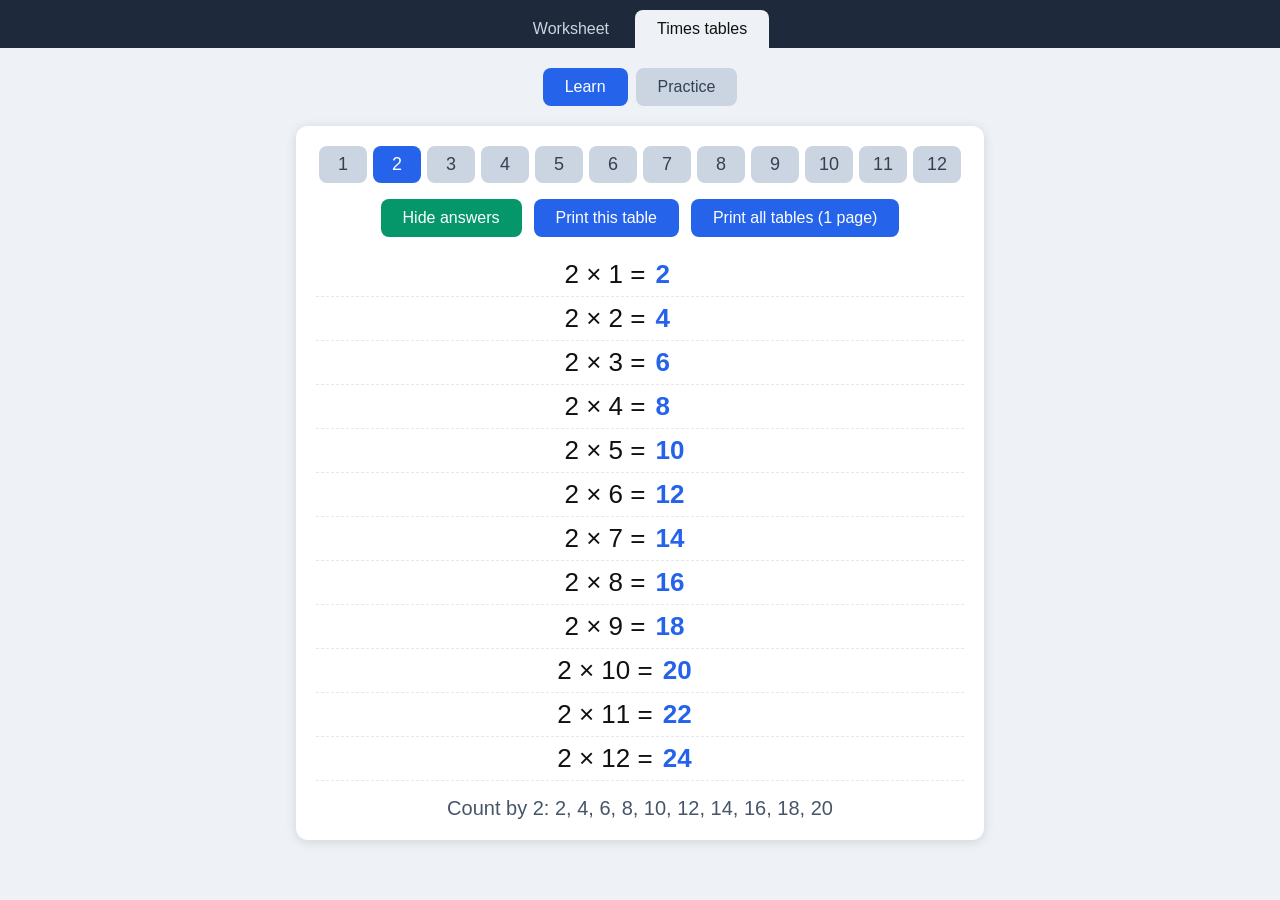
==== times-tables.html @ de1fbecd "Add times table educator with nav, shared styles and printable sheets - Shared style.css and top nav" ====
<!DOCTYPE html>
<html lang="en">
<head>
<meta charset="UTF-8">
<meta name="viewport" content="width=device-width, initial-scale=1">
<title>Times tables</title>
<link rel="stylesheet" href="style.css">
<style>
  main { max-width: 720px; margin: 0 auto; padding: 20px 16px 40px; }
  .tabs { display: flex; gap: 8px; justify-content: center; margin-bottom: 20px; }
  .tabs button, .chips button {
    background: #cbd5e1; color: #334155;
  }
  .tabs button[aria-pressed="true"], .chips button[aria-pressed="true"] {
    background: #2563eb; color: #fff;
  }
  .card {
    background: #fff; border-radius: 12px; padding: 20px;
    box-shadow: 0 2px 12px rgba(0,0,0,.12);
  }
  .chips { display: flex; flex-wrap: wrap; gap: 6px; justify-content: center; margin-bottom: 16px; }
  .chips button { width: 48px; padding: 8px 0; font-size: 18px; }
  .row { display: flex; gap: 12px; justify-content: center; align-items: center; flex-wrap: wrap; margin-bottom: 16px; }

  /* Learn */
  .facts { list-style: none; margin: 0; padding: 0; font-size: 26px; }
  .facts li {
    display: flex; justify-content: center; gap: 10px;
    padding: 6px 0; border-bottom: 1px dashed #e2e8f0;
  }
  .facts .ans { min-width: 60px; text-align: left; font-weight: bold; color: #2563eb; }
  .facts.hidden .ans { visibility: hidden; }
  .skip { text-align: center; margin-top: 16px; font-size: 20px; color: #475569; }

  /* Practice */
  .question { font-size: 56px; text-align: center; margin: 10px 0 20px; }
  .answer-row { display: flex; gap: 10px; justify-content: center; }
  #answer {
    font: inherit; font-size: 36px; width: 140px; text-align: center;
    padding: 6px; border: 2px solid #94a3b8; border-radius: 10px;
  }
  .feedback { min-height: 40px; text-align: center; font-size: 22px; margin-top: 16px; }
  .feedback.ok { color: #059669; }
  .feedback.bad { color: #dc2626; }
  .progress { height: 12px; background: #e2e8f0; border-radius: 6px; overflow: hidden; margin: 16px 0 8px; }
  .progress div { height: 100%; width: 0; background: #059669; transition: width .2s; }
  .stats { text-align: center; color: #475569; }
  .done { text-align: center; font-size: 28px; }
  [hidden] { display: none !important; }
  .opt { display: flex; align-items: center; gap: 6px; font-size: 16px; }

  /* Print pages (hidden on screen, shown only when printing) */
  #printArea { display: none; }
  .page {
    width: 210mm; height: 297mm; padding: 12mm 15mm; background: #fff;
    display: flex; flex-direction: column; break-after: page;
  }
  .page:last-child { break-after: auto; }
  .head { display: flex; justify-content: space-between; font-size: 14pt; margin-bottom: 6mm; }
  .head span { border-bottom: 1px solid #111; min-width: 60mm; display: inline-block; }
  .title { text-align: center; font-size: 24pt; margin: 0 0 8mm; }
  .grid {
    flex: 1; display: grid; grid-template-columns: repeat(3, 1fr);
    grid-template-rows: repeat(10, 1fr); gap: 0 6mm;
  }
  .grid.key { font-size: 0.8em; }
  .eq { display: flex; align-items: center; justify-content: center; gap: 2.2mm; font-size: 17pt; white-space: nowrap; }
  .box { display: inline-block; width: 11mm; height: 11mm; border: 1.5px solid #111; border-radius: 2px; }
  .key .eq b { color: #111; }
  .ref { flex: 1; display: flex; flex-direction: column; justify-content: space-around; }
  .ref .eq { font-size: 26pt; justify-content: flex-start; padding-left: 40mm; }
  .ref .eq .res { min-width: 22mm; font-weight: bold; }
  .ref .eq .line { display: inline-block; width: 22mm; border-bottom: 1.5px solid #111; height: 1em; }
  .ref-skip { text-align: center; font-size: 16pt; margin-top: 6mm; }

  /* All tables on one page: 4 columns x 3 rows */
  .all {
    flex: 1; display: grid; grid-template-columns: repeat(4, 1fr);
    grid-template-rows: repeat(3, minmax(0, 1fr)); gap: 4mm 6mm; min-height: 0;
  }
  .all .tbl { display: flex; flex-direction: column; justify-content: space-between; border: 1px solid #111; border-radius: 3mm; padding: 1.5mm 3mm; min-height: 0; }
  .all h2 { margin: 0; font-size: 13pt; text-align: center; border-bottom: 1px solid #111; }
  .all .f { font-size: 11pt; line-height: 1.15; white-space: nowrap; display: flex; justify-content: space-between; }
  .all .f .line { display: inline-block; width: 12mm; border-bottom: 1px solid #111; height: 1em; }

  @page { size: A4; margin: 0; }
  @media print {
    main { display: none; }
    #printArea { display: block; }
  }
</style>
</head>
<body>
  <nav class="nav">
    <a href="index.html">Worksheet</a>
    <a href="times-tables.html" aria-current="page">Times tables</a>
  </nav>

  <main>
    <div class="tabs" role="group" aria-label="Mode">
      <button type="button" data-mode="learn" aria-pressed="true">Learn</button>
      <button type="button" data-mode="practice" aria-pressed="false">Practice</button>
    </div>

    <!-- LEARN -->
    <section id="learn" class="card">
      <div class="chips" id="learnChips" role="group" aria-label="Choose a table"></div>
      <div class="row">
        <button type="button" id="toggleAns" class="secondary">Hide answers</button>
        <button type="button" id="printLearn">Print this table</button>
        <button type="button" id="printAll">Print all tables (1 page)</button>
      </div>
      <ul class="facts" id="facts"></ul>
      <div class="skip" id="skip"></div>
    </section>

    <!-- PRACTICE -->
    <section id="practice" class="card" hidden>
      <div class="chips" id="practiceChips" role="group" aria-label="Tables to practice"></div>
      <div class="row"><button type="button" id="toggleAllChips" class="secondary">Select all</button></div>
      <div class="row">
        <button type="button" id="start" class="secondary">Start</button>
        <button type="button" id="printPractice">Print worksheet</button>
        <label class="opt"><input type="checkbox" id="withKey" checked> Answer key page</label>
      </div>

      <div id="game" hidden>
        <div class="question" id="question"></div>
        <form class="answer-row" id="form" autocomplete="off">
          <input id="answer" type="number" inputmode="numeric" min="0" aria-label="Your answer">
          <button type="submit">Check</button>
        </form>
        <div class="feedback" id="feedback" aria-live="polite"></div>
        <div class="progress"><div id="bar"></div></div>
        <div class="stats" id="stats"></div>
      </div>

      <div class="done" id="done" hidden></div>
    </section>
  </main>

  <div id="printArea"></div>

<script>
const MAXN = 12;
const QUESTIONS = 20;          // correct answers needed to finish a round
const REQUEUE_GAP = 3;         // a missed fact comes back after this many questions
const $ = id => document.getElementById(id);
const rnd = (a, b) => Math.floor(Math.random() * (b - a + 1)) + a;

/* ---------- mode switching ---------- */
document.querySelectorAll('.tabs button').forEach(btn => btn.addEventListener('click', () => {
  document.querySelectorAll('.tabs button').forEach(b => b.setAttribute('aria-pressed', String(b === btn)));
  $('learn').hidden = btn.dataset.mode !== 'learn';
  $('practice').hidden = btn.dataset.mode !== 'practice';
  if (btn.dataset.mode === 'practice' && !$('game').hidden) $('answer').focus();
}));

/* ---------- chips ---------- */
function buildChips(el, onClick) {
  for (let n = 1; n <= MAXN; n++) {
    const b = document.createElement('button');
    b.type = 'button'; b.textContent = n; b.dataset.n = n;
    b.setAttribute('aria-pressed', 'false');
    b.addEventListener('click', () => onClick(b));
    el.appendChild(b);
  }
}

/* ---------- Learn ---------- */
let learnN = 2;
function showTable(n) {
  learnN = n;
  document.querySelectorAll('#learnChips button')
    .forEach(b => b.setAttribute('aria-pressed', String(+b.dataset.n === n)));
  $('facts').innerHTML = Array.from({ length: MAXN }, (_, i) =>
    `<li><span>${n} × ${i + 1} =</span><span class="ans">${n * (i + 1)}</span></li>`).join('');
  $('skip').textContent = 'Count by ' + n + ': ' +
    Array.from({ length: 10 }, (_, i) => n * (i + 1)).join(', ');
}
buildChips($('learnChips'), b => showTable(+b.dataset.n));
$('toggleAns').addEventListener('click', () => {
  const hidden = $('facts').classList.toggle('hidden');
  $('toggleAns').textContent = hidden ? 'Show answers' : 'Hide answers';
});
showTable(2);

/* ---------- Practice ---------- */
buildChips($('practiceChips'), b => {
  const on = b.getAttribute('aria-pressed') === 'true';
  b.setAttribute('aria-pressed', String(!on));
});
document.querySelectorAll('#practiceChips button').forEach(b => {
  if (+b.dataset.n >= 2 && +b.dataset.n <= 10) b.setAttribute('aria-pressed', 'true');
});

// Select all / none for the practice tables
const practiceBtns = () => [...document.querySelectorAll('#practiceChips button')];
function syncAllBtn() {
  $('toggleAllChips').textContent = practiceBtns().every(b => b.getAttribute('aria-pressed') === 'true') ? 'Select none' : 'Select all';
}
$('toggleAllChips').addEventListener('click', () => {
  const all = practiceBtns().every(b => b.getAttribute('aria-pressed') === 'true');
  practiceBtns().forEach(b => b.setAttribute('aria-pressed', String(!all)));
  syncAllBtn();
});
$('practiceChips').addEventListener('click', syncAllBtn);
syncAllBtn();

let tables = [], queue = [], current = null, solved = 0, asked = 0, firstTry = 0, streak = 0, retry = false;

function newFact() {
  // Random table, random factor, random order (7×8 or 8×7)
  const t = tables[rnd(0, tables.length - 1)], f = rnd(1, MAXN);
  return Math.random() < 0.5 ? { a: t, b: f } : { a: f, b: t };
}

function nextQuestion() {
  // A missed fact that is due comes back first
  const dueIdx = queue.findIndex(q => q.due <= asked);
  if (dueIdx >= 0) current = queue.splice(dueIdx, 1)[0].fact;
  else {
    do { current = newFact(); } while (asked > 0 && current.a === prev.a && current.b === prev.b && tables.length * MAXN > 1);
  }
  prev = current; retry = false;
  $('question').textContent = `${current.a} × ${current.b} = ?`;
  $('answer').value = '';
  $('answer').focus();
}
let prev = { a: 0, b: 0 };

function updateStats() {
  $('bar').style.width = (solved / QUESTIONS * 100) + '%';
  $('stats').textContent = `${solved} / ${QUESTIONS} correct · streak ${streak}`;
}

$('start').addEventListener('click', () => {
  tables = [...document.querySelectorAll('#practiceChips button[aria-pressed="true"]')].map(b => +b.dataset.n);
  if (!tables.length) { alert('Pick at least one table.'); return; }
  queue = []; solved = asked = firstTry = streak = 0; prev = { a: 0, b: 0 };
  $('game').hidden = false; $('done').hidden = true;
  $('feedback').textContent = ''; $('feedback').className = 'feedback';
  updateStats(); nextQuestion();
});

$('form').addEventListener('submit', e => {
  e.preventDefault();
  if ($('answer').value === '') return;
  const guess = +$('answer').value, right = current.a * current.b, fb = $('feedback');
  asked++;
  if (guess === right) {
    solved++; streak++;
    if (!retry) firstTry++;
    fb.className = 'feedback ok'; fb.textContent = '✓ Correct!';
    updateStats();
    if (solved >= QUESTIONS) return finish();
    nextQuestion();
  } else {
    streak = 0;
    fb.className = 'feedback bad';
    fb.textContent = `${current.a} × ${current.b} = ${right} — try again`;
    // Re-queue the fact, and let the child retype the answer now
    if (!retry) queue.push({ fact: current, due: asked + REQUEUE_GAP });
    retry = true;
    $('answer').value = ''; $('answer').focus();
    updateStats();
  }
});

function finish() {
  $('game').hidden = true;
  $('done').hidden = false;
  $('done').innerHTML = `🎉 Well done!<br>${firstTry} of ${QUESTIONS} right on the first try.`;
}

/* ---------- Printing ---------- */
const HEAD = '<div class="head"><div>Name: <span></span></div><div>Date: <span style="min-width:35mm"></span></div></div>';
const shuffle = arr => { for (let i = arr.length - 1; i > 0; i--) { const j = rnd(0, i); [arr[i], arr[j]] = [arr[j], arr[i]]; } return arr; };

function printPages(html) {
  $('printArea').innerHTML = html;
  window.print();
}

// Learn: a table as a reference card, or a blank self-test if answers are hidden
function learnPage(n, blank) {
  const rows = Array.from({ length: MAXN }, (_, i) => {
    const right = blank ? '<span class="line"></span>' : n * (i + 1);
    return `<div class="eq">${n} × ${i + 1} = <span class="res">${right}</span></div>`;
  }).join('');
  const skip = blank ? '_ '.repeat(10) : Array.from({ length: 10 }, (_, i) => n * (i + 1)).join(', ');
  return `<div class="page">${HEAD}<h1 class="title">The ${n} times table</h1>
    <div class="ref">${rows}</div><div class="ref-skip">Count by ${n}: ${skip}</div></div>`;
}
const learnBlank = () => $('facts').classList.contains('hidden');
$('printLearn').addEventListener('click', () => printPages(learnPage(learnN, learnBlank())));
// All 12 tables on a single page (blank answers if "Hide answers" is on)
$('printAll').addEventListener('click', () => {
  const blank = learnBlank();
  const tbl = n => `<div class="tbl"><h2>${n} ×</h2>` + Array.from({ length: MAXN }, (_, i) =>
    `<div class="f"><span>${n} × ${i + 1} =</span>${blank ? '<span class="line"></span>' : `<b>${n * (i + 1)}</b>`}</div>`).join('') + '</div>';
  printPages(`<div class="page">${HEAD}<h1 class="title" style="margin-bottom:4mm">Times tables 1–12</h1>
    <div class="all">${Array.from({ length: MAXN }, (_, i) => tbl(i + 1)).join('')}</div></div>`);
});

// Practice: 30 questions from the selected tables, with optional answer key
$('printPractice').addEventListener('click', () => {
  const sel = [...document.querySelectorAll('#practiceChips button[aria-pressed="true"]')].map(b => +b.dataset.n);
  if (!sel.length) { alert('Pick at least one table.'); return; }
  const pool = [];
  sel.forEach(t => { for (let f = 1; f <= MAXN; f++) pool.push(Math.random() < 0.5 ? { a: t, b: f } : { a: f, b: t }); });
  let facts = [];
  while (facts.length < 30) facts = facts.concat(shuffle(pool.slice()));
  facts = facts.slice(0, 30);

  const cell = (f, key) => `<div class="eq">${f.a} × ${f.b} = ${key ? `<b>${f.a * f.b}</b>` : '<span class="box"></span>'}</div>`;
  let html = `<div class="page">${HEAD}<div class="grid">${facts.map(f => cell(f, false)).join('')}</div></div>`;
  if ($('withKey').checked)
    html += `<div class="page"><h1 class="title">Answer key</h1><div class="grid key">${facts.map(f => cell(f, true)).join('')}</div></div>`;
  printPages(html);
});
</script>
</body>
</html>
---- style.css ----
* { box-sizing: border-box; }
body {
  margin: 0;
  font-family: "Comic Sans MS", "Trebuchet MS", Arial, sans-serif;
  background: #eef1f5;
  color: #111;
}
button {
  font: inherit;
  font-size: 16px;
  padding: 10px 22px;
  border: 0;
  border-radius: 8px;
  background: #2563eb;
  color: #fff;
  cursor: pointer;
}
button.secondary { background: #059669; }
button:hover { filter: brightness(1.1); }

.nav {
  display: flex;
  gap: 4px;
  justify-content: center;
  padding: 10px 16px 0;
  background: #1e293b;
}
.nav a {
  padding: 10px 22px;
  color: #cbd5e1;
  text-decoration: none;
  border-radius: 8px 8px 0 0;
  font-size: 16px;
}
.nav a:hover { color: #fff; }
.nav a[aria-current="page"] { background: #eef1f5; color: #111; }

@media print {
  body { background: #fff; }
  .nav { display: none; }
}
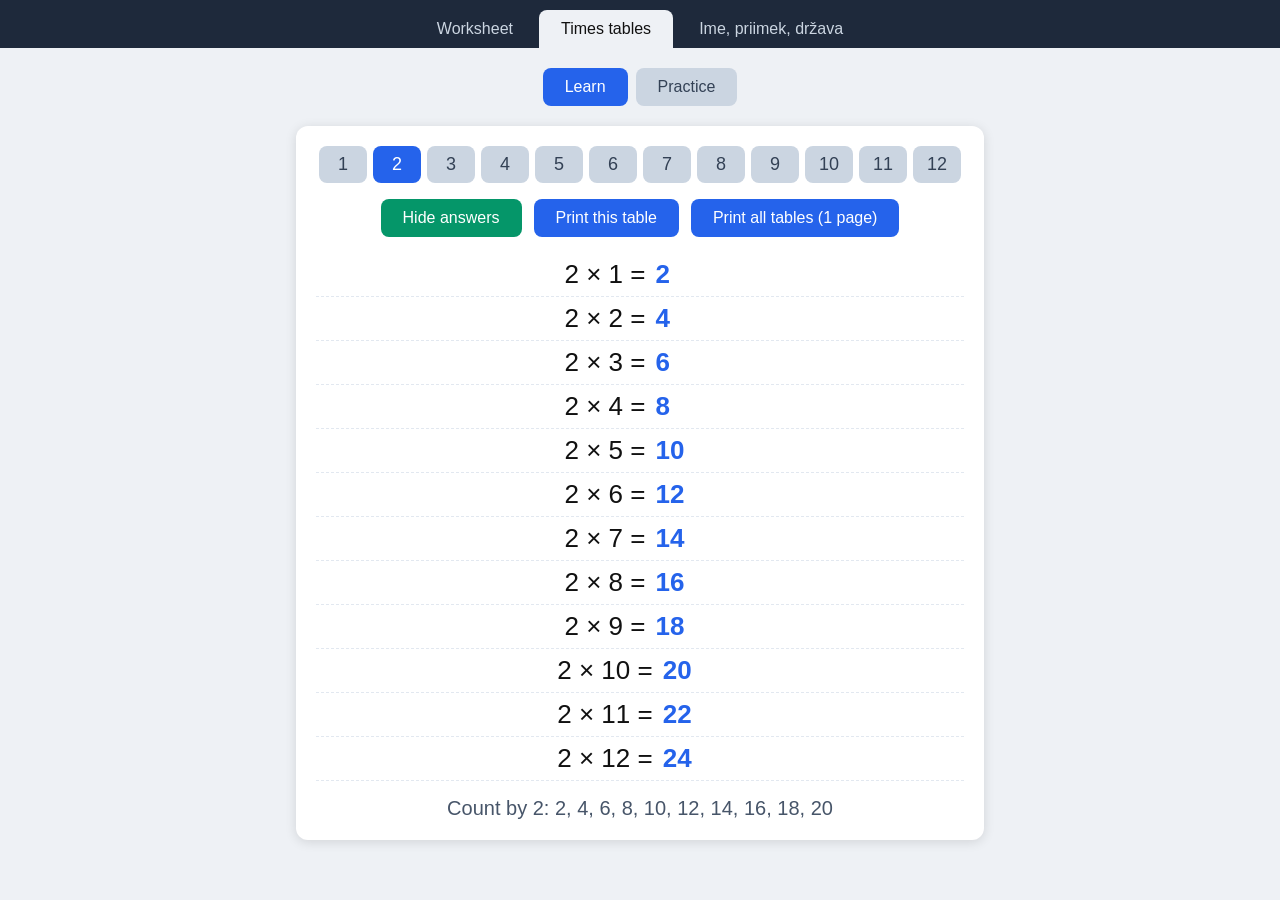
==== commit 95ef05a4: "Add printable Ime, priimek, država game sheet" ====
--- a/times-tables.html
+++ b/times-tables.html
@@ -94,6 +94,7 @@
   <nav class="nav">
     <a href="index.html">Worksheet</a>
     <a href="times-tables.html" aria-current="page">Times tables</a>
+    <a href="mesta-zivali.html">Ime, priimek, država</a>
   </nav>
 
   <main>
